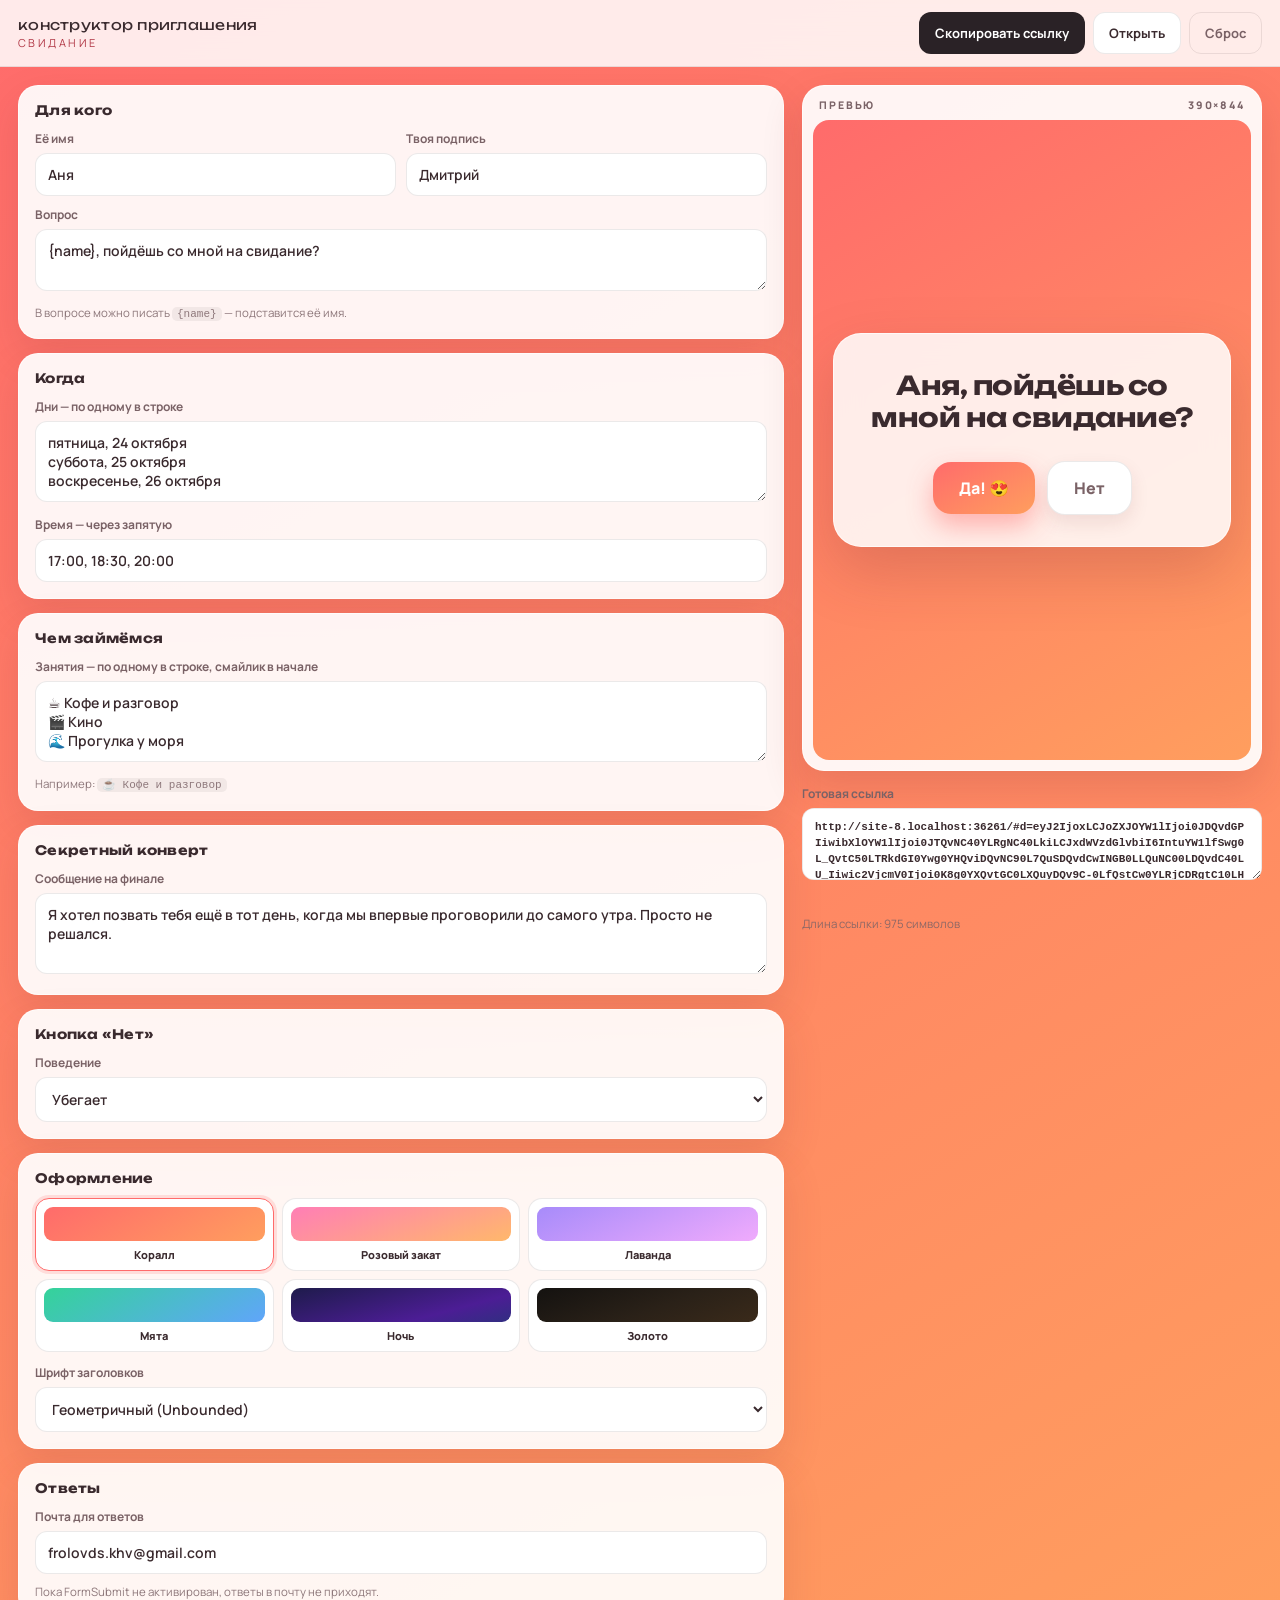
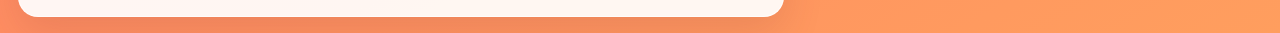
==== constructor.html @ c8c69b48 "Конструктор приглашений: форма, живое превью, ссылка с данными в hash - constructor.html + js/constr" ====
<!doctype html>
<html lang="ru">
<head>
<meta charset="utf-8">
<meta name="viewport" content="width=device-width,initial-scale=1">
<meta name="robots" content="noindex,nofollow">
<title>Конструктор приглашения — Свидание</title>
<link rel="preconnect" href="https://fonts.googleapis.com">
<link rel="preconnect" href="https://fonts.gstatic.com" crossorigin>
<link href="https://fonts.googleapis.com/css2?family=Caveat:wght@700&family=Manrope:wght@400;600;800&family=Unbounded:wght@600;800&display=swap" rel="stylesheet">
<link rel="stylesheet" href="css/constructor.css">
</head>
<body>

<header class="top">
  <div class="brand">конструктор приглашения<span>Свидание</span></div>
  <div class="top-actions">
    <button class="btn primary" id="copyBtn">Скопировать ссылку</button>
    <button class="btn" id="openBtn">Открыть</button>
    <button class="btn ghost" id="resetBtn" title="Вернуть значения по умолчанию">Сброс</button>
  </div>
</header>

<main class="wrap">

  <section class="panel">

    <div class="group">
      <h2>Для кого</h2>
      <div class="row">
        <label>Её имя<input id="herName" autocomplete="off"></label>
        <label>Твоя подпись<input id="myName" autocomplete="off"></label>
      </div>
      <label>Вопрос<textarea id="question" rows="2"></textarea></label>
      <p class="hint">В вопросе можно писать <code>{name}</code> — подставится её имя.</p>
    </div>

    <div class="group">
      <h2>Когда</h2>
      <label>Дни — по одному в строке<textarea id="dates" rows="3"></textarea></label>
      <label>Время — через запятую<input id="times" autocomplete="off"></label>
    </div>

    <div class="group">
      <h2>Чем займёмся</h2>
      <label>Занятия — по одному в строке, смайлик в начале<textarea id="acts" rows="3"></textarea></label>
      <p class="hint">Например: <code>☕ Кофе и разговор</code></p>
    </div>

    <div class="group">
      <h2>Секретный конверт</h2>
      <label>Сообщение на финале<textarea id="secret" rows="3"></textarea></label>
    </div>

    <div class="group">
      <h2>Кнопка «Нет»</h2>
      <label>Поведение
        <select id="noMode">
          <option value="runaway">Убегает</option>
          <option value="shrink">Уменьшается</option>
          <option value="split">Размножается</option>
          <option value="kiss">Исчезает с 😘</option>
        </select>
      </label>
    </div>

    <div class="group">
      <h2>Оформление</h2>
      <div class="themes" id="themeCards"></div>
      <label>Шрифт заголовков
        <select id="font">
          <option value="geo">Геометричный (Unbounded)</option>
          <option value="script">Рукописный (Caveat)</option>
          <option value="serif">Классический (serif)</option>
        </select>
      </label>
    </div>

    <div class="group">
      <h2>Ответы</h2>
      <label>Почта для ответов<input id="email" autocomplete="off" inputmode="email"></label>
      <p class="hint">Пока FormSubmit не активирован, ответы в почту не приходят.</p>
    </div>

  </section>

  <section class="side">
    <div class="phone">
      <div class="phone-bar"><span>превью</span><span id="phoneSize">390×844</span></div>
      <iframe id="preview" title="Превью приглашения"></iframe>
    </div>
    <label class="linkbox">Готовая ссылка
      <textarea id="linkOut" rows="3" readonly></textarea>
    </label>
    <p class="hint" id="lenHint"></p>
  </section>

</main>

<div class="toast" id="toast">Ссылка скопирована</div>

<script src="js/params.js"></script>
<script src="js/constructor.js"></script>
</body>
</html>
---- css/constructor.css ----
:root{
  --ink:#2A2226; --soft:#6E6167; --line:rgba(42,34,38,.12);
  --panel:rgba(255,255,255,.92); --accent:#FF6B6B;
}
*{box-sizing:border-box}
body{
  margin:0;font-family:Manrope,system-ui,-apple-system,sans-serif;color:var(--ink);
  background:linear-gradient(150deg,#FF6B6B,#FF9E5E);background-attachment:fixed;
  min-height:100dvh;transition:background .4s ease;
}
.top{
  position:sticky;top:0;z-index:10;display:flex;align-items:center;justify-content:space-between;
  gap:12px;padding:12px 18px;background:rgba(255,255,255,.86);backdrop-filter:blur(14px);
  border-bottom:1px solid var(--line);flex-wrap:wrap;
}
.brand{font-family:Unbounded,sans-serif;font-size:14px;letter-spacing:.02em;line-height:1.2}
.brand span{display:block;font-family:Manrope,sans-serif;font-size:11px;text-transform:uppercase;
  letter-spacing:.22em;color:#B23A48;margin-top:3px}
.top-actions{display:flex;gap:8px;flex-wrap:wrap}
.btn{
  font:inherit;font-size:13px;font-weight:700;padding:11px 15px;border-radius:12px;cursor:pointer;
  border:1.5px solid var(--line);background:#fff;color:var(--ink);transition:.15s;
}
.btn:hover{transform:translateY(-1px);box-shadow:0 8px 18px rgba(120,40,50,.14)}
.btn.primary{background:#2A2226;color:#fff;border-color:transparent}
.btn.ghost{background:transparent;color:var(--soft)}

.wrap{display:grid;grid-template-columns:minmax(320px,1fr) 460px;gap:18px;padding:18px;align-items:start}
@media(max-width:980px){.wrap{grid-template-columns:1fr}}

.panel,.side{display:flex;flex-direction:column;gap:14px}
.group{
  background:var(--panel);border:1px solid rgba(255,255,255,.7);border-radius:20px;
  padding:16px;box-shadow:0 16px 40px rgba(120,40,50,.14);
}
.group h2{font-family:Unbounded,sans-serif;font-size:13px;margin:0 0 12px;letter-spacing:.02em}
label{display:block;font-size:12px;font-weight:700;color:var(--soft);margin-bottom:10px}
label:last-child{margin-bottom:0}
input,textarea,select{
  width:100%;margin-top:6px;font:inherit;font-size:14px;font-weight:600;color:var(--ink);
  background:#fff;border:1.5px solid var(--line);border-radius:12px;padding:11px 12px;resize:vertical;
}
input:focus,textarea:focus,select:focus{outline:none;border-color:var(--accent);box-shadow:0 0 0 3px rgba(255,107,107,.18)}
.row{display:grid;grid-template-columns:1fr 1fr;gap:10px}
@media(max-width:520px){.row{grid-template-columns:1fr}}
.hint{font-size:11.5px;color:var(--soft);opacity:.85;margin:8px 0 0;line-height:1.4}
.hint code{background:rgba(42,34,38,.07);padding:1px 5px;border-radius:5px;font-size:11px}

.themes{display:grid;grid-template-columns:repeat(3,1fr);gap:8px;margin-bottom:12px}
@media(max-width:520px){.themes{grid-template-columns:repeat(2,1fr)}}
.theme-card{
  font:inherit;cursor:pointer;border:1.5px solid var(--line);background:#fff;border-radius:14px;
  padding:8px;display:flex;flex-direction:column;gap:6px;align-items:stretch;transition:.15s;
}
.theme-card b{font-size:11px;font-weight:800;text-align:center;color:var(--ink)}
.theme-card .sw{display:block;height:34px;border-radius:9px;background:var(--tg)}
.theme-card.sel{border-color:var(--accent);box-shadow:0 0 0 3px rgba(255,107,107,.18)}
.theme-card:hover{transform:translateY(-1px)}

.phone{background:var(--panel);border:1px solid rgba(255,255,255,.7);border-radius:22px;padding:10px;
  box-shadow:0 16px 40px rgba(120,40,50,.16)}
.phone-bar{display:flex;justify-content:space-between;font-size:10.5px;font-weight:800;
  letter-spacing:.18em;text-transform:uppercase;color:var(--soft);padding:2px 6px 8px}
.phone iframe{
  width:100%;height:640px;border:0;border-radius:16px;background:#fff;display:block;
}
@media(max-width:980px){.phone iframe{height:560px}}

.linkbox textarea{font-family:ui-monospace,Menlo,Consolas,monospace;font-size:11px;font-weight:600;
  word-break:break-all;line-height:1.45}

.toast{
  position:fixed;left:50%;bottom:24px;transform:translate(-50%,24px);opacity:0;pointer-events:none;
  background:#2A2226;color:#fff;font-size:13px;font-weight:700;padding:12px 18px;border-radius:14px;
  transition:.25s;z-index:50;
}
.toast.show{opacity:1;transform:translate(-50%,0)}
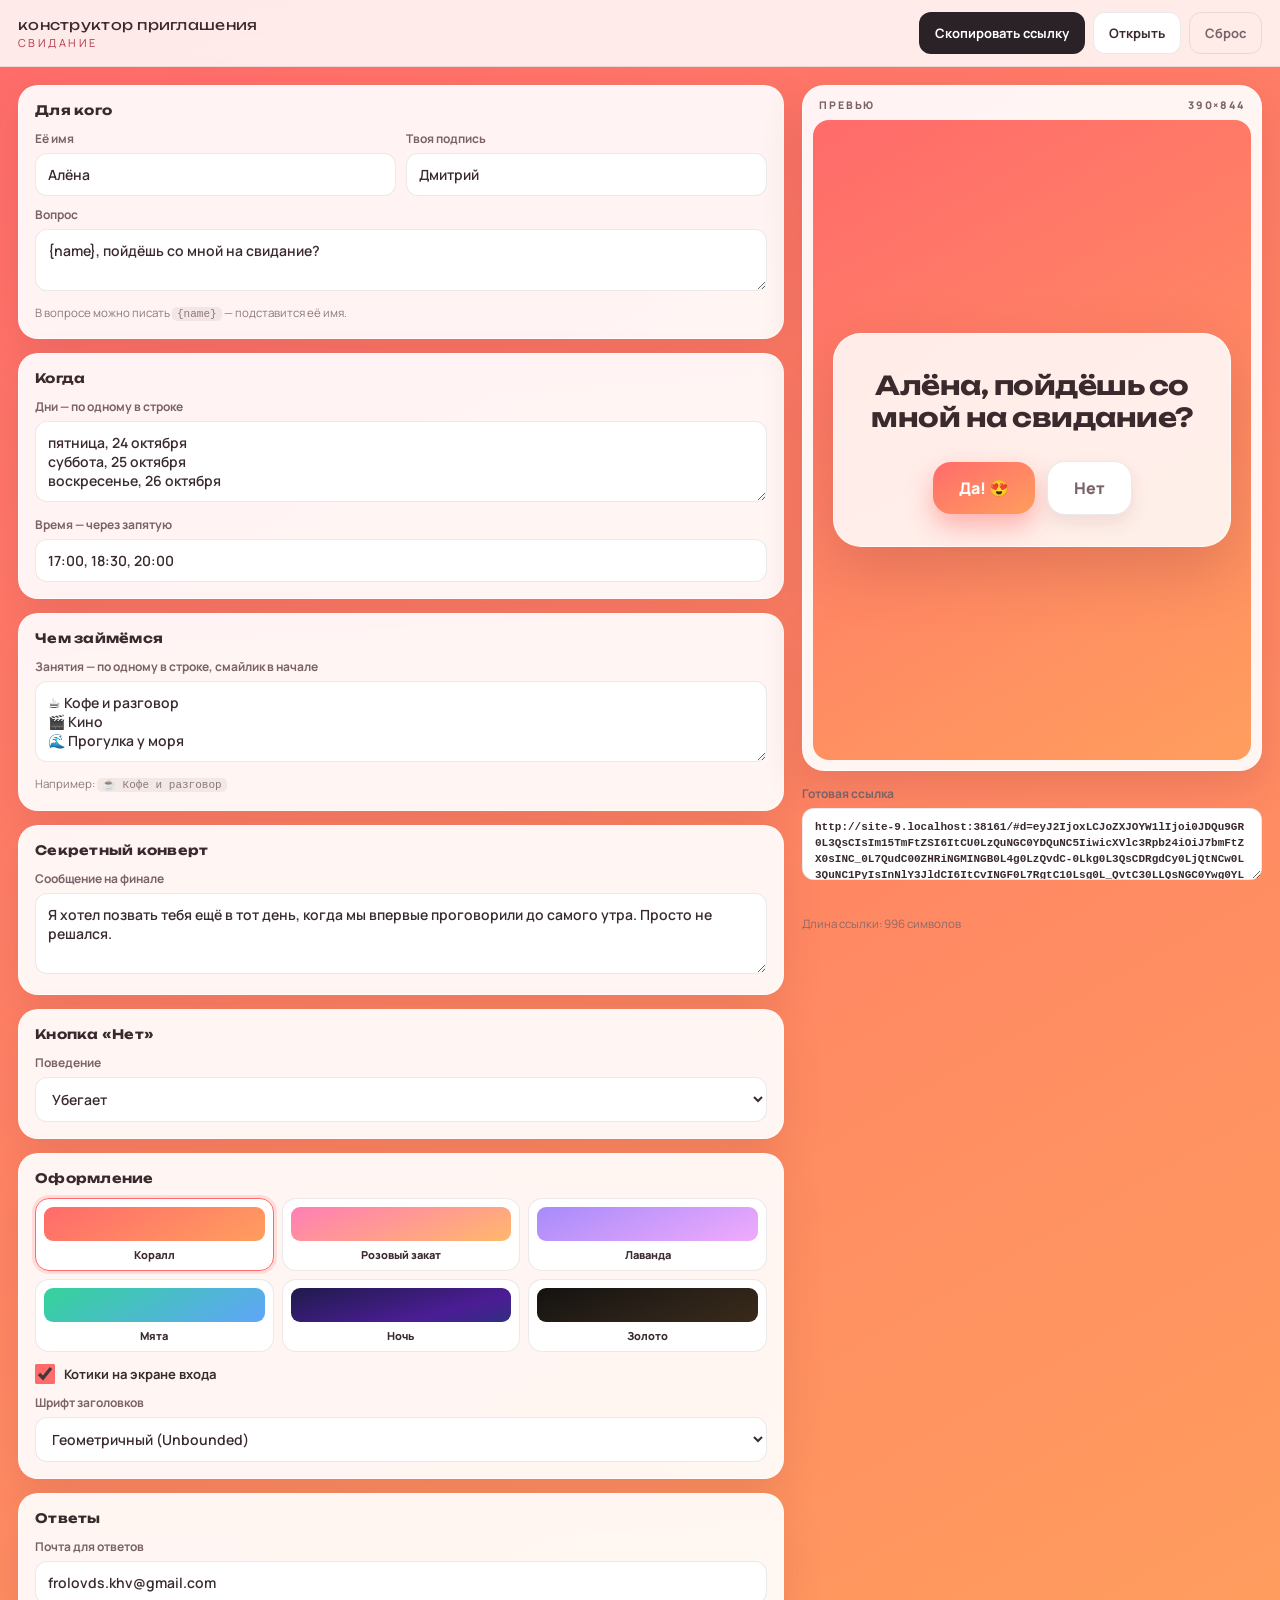
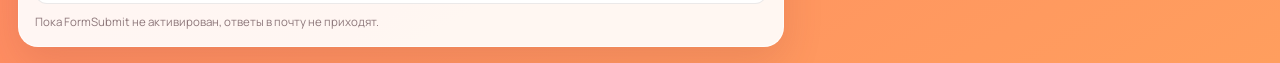
==== commit 940ba52f: "Котики на экране входа и на финале - scripts/crop_cats.py: нарезка присланной картинки на 4 файла 2x" ====
--- a/constructor.html
+++ b/constructor.html
@@ -67,6 +67,7 @@
     <div class="group">
       <h2>Оформление</h2>
       <div class="themes" id="themeCards"></div>
+      <label class="check"><input type="checkbox" id="cats"> Котики на экране входа</label>
       <label>Шрифт заголовков
         <select id="font">
           <option value="geo">Геометричный (Unbounded)</option>
--- a/css/constructor.css
+++ b/css/constructor.css
@@ -57,6 +57,9 @@
 .theme-card.sel{border-color:var(--accent);box-shadow:0 0 0 3px rgba(255,107,107,.18)}
 .theme-card:hover{transform:translateY(-1px)}
 
+label.check{display:flex;align-items:center;gap:9px;font-size:13px;color:var(--ink);cursor:pointer}
+label.check input{width:20px;height:20px;margin:0;accent-color:#FF6B6B}
+
 .phone{background:var(--panel);border:1px solid rgba(255,255,255,.7);border-radius:22px;padding:10px;
   box-shadow:0 16px 40px rgba(120,40,50,.16)}
 .phone-bar{display:flex;justify-content:space-between;font-size:10.5px;font-weight:800;
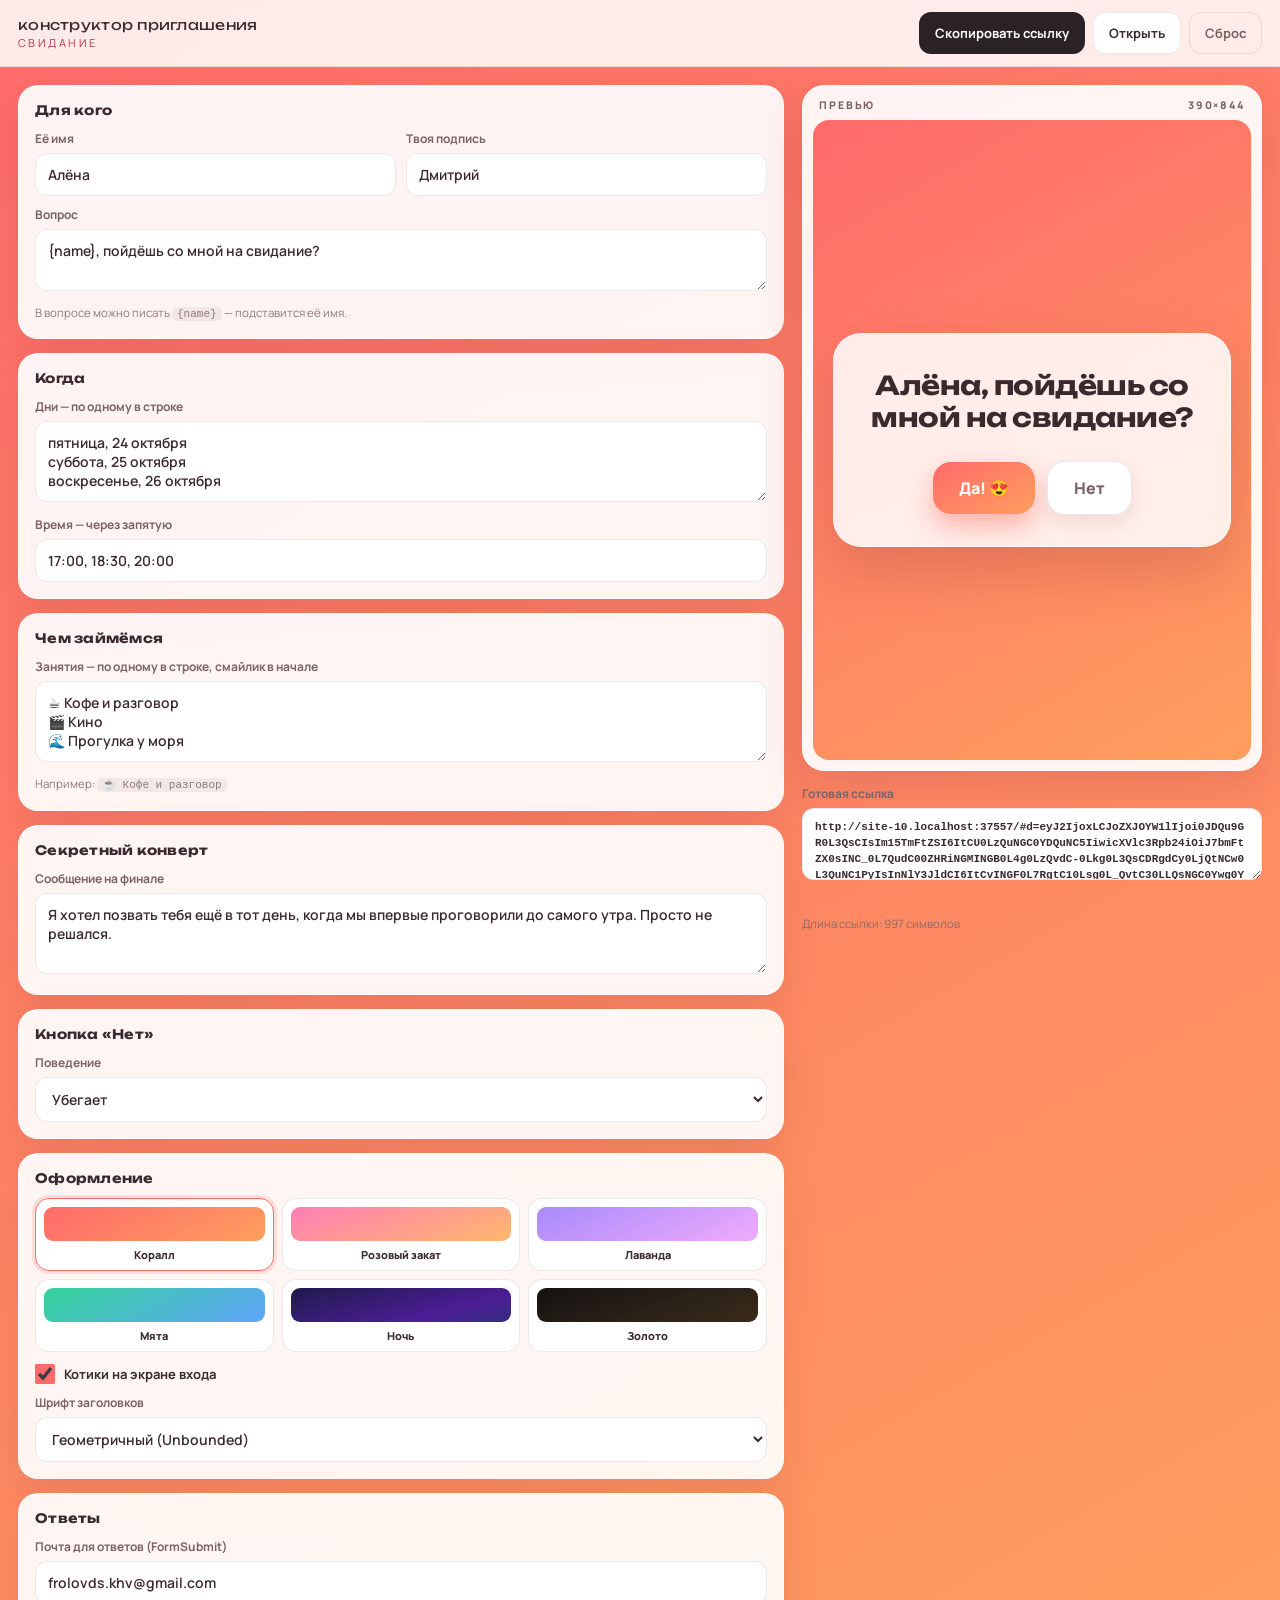
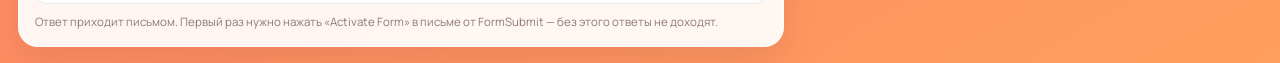
==== commit 9c770b76: "Только GitHub: убраны VPS и Telegram-приёмник из проекта - README: раздел «Куда приходит ответ» пере" ====
--- a/constructor.html
+++ b/constructor.html
@@ -79,8 +79,9 @@
 
     <div class="group">
       <h2>Ответы</h2>
-      <label>Почта для ответов<input id="email" autocomplete="off" inputmode="email"></label>
-      <p class="hint">Пока FormSubmit не активирован, ответы в почту не приходят.</p>
+      <label>Почта для ответов (FormSubmit)<input id="email" autocomplete="off" inputmode="email"></label>
+      <p class="hint">Ответ приходит письмом. Первый раз нужно нажать «Activate Form» в письме от FormSubmit —
+        без этого ответы не доходят.</p>
     </div>
 
   </section>
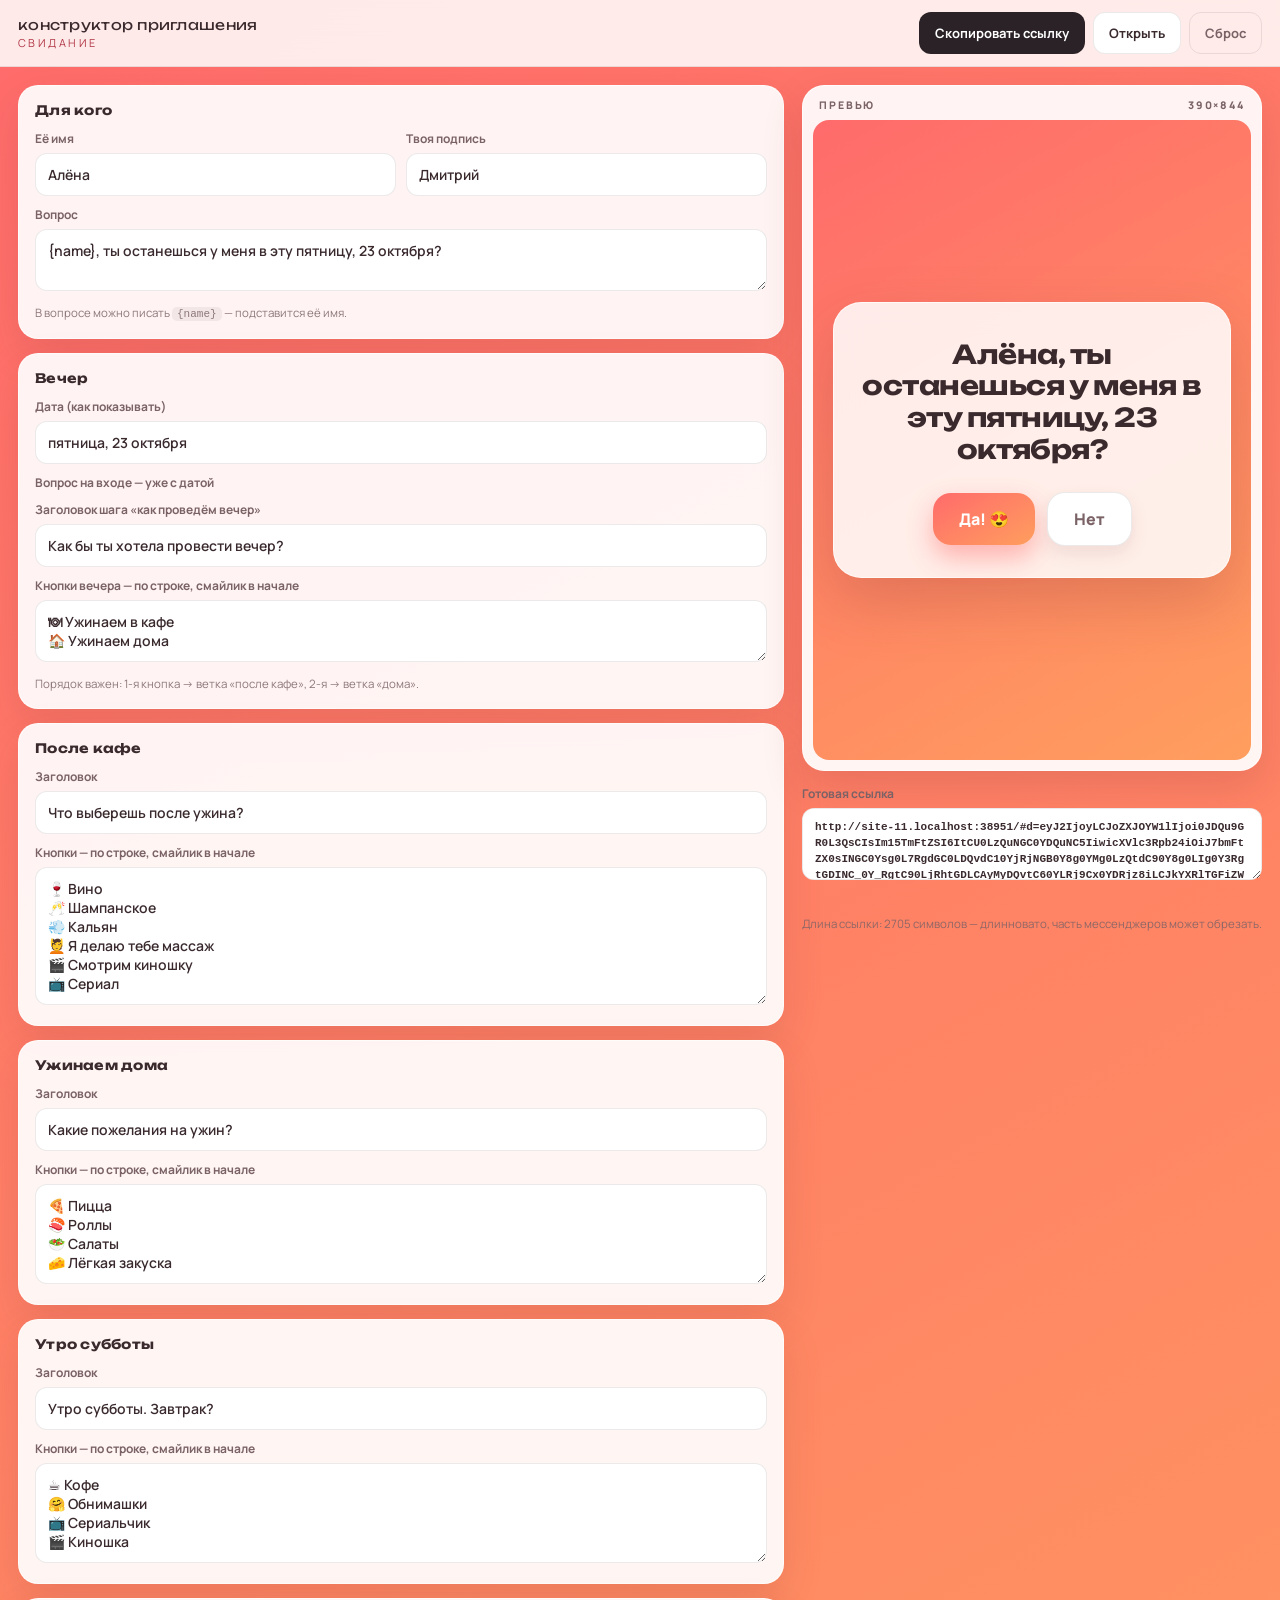
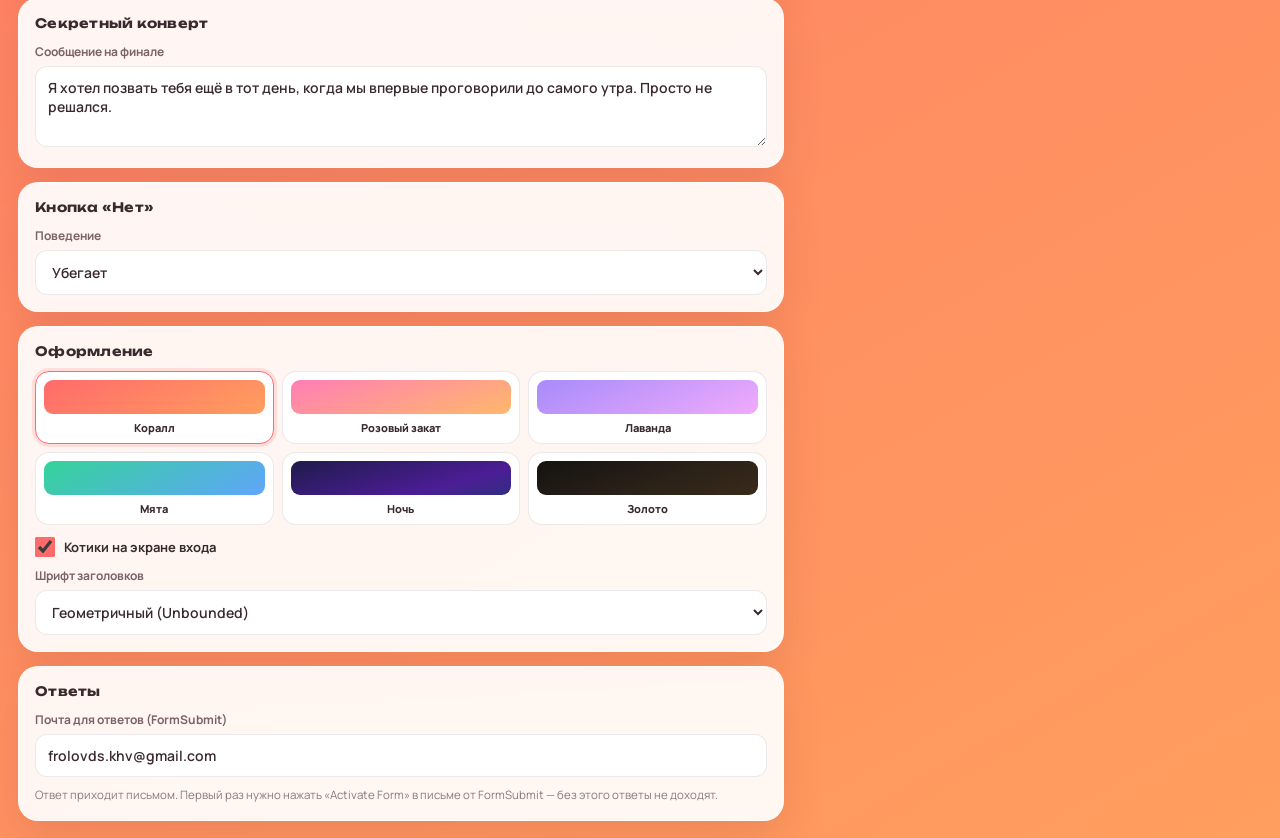
==== commit 072b0539: "Новый сценарий: пятница 23-го → кафе/дома → ветка → утро субботы - config.js: вопрос «Алёна, ты оста" ====
--- a/constructor.html
+++ b/constructor.html
@@ -36,15 +36,30 @@
     </div>
 
     <div class="group">
-      <h2>Когда</h2>
-      <label>Дни — по одному в строке<textarea id="dates" rows="3"></textarea></label>
-      <label>Время — через запятую<input id="times" autocomplete="off"></label>
+      <h2>Вечер</h2>
+      <label>Дата (как показывать)<input id="dateLabel" autocomplete="off"></label>
+      <label>Вопрос на входе — уже с датой</label>
+      <label>Заголовок шага «как проведём вечер»<input id="eveningTitle" autocomplete="off"></label>
+      <label>Кнопки вечера — по строке, смайлик в начале<textarea id="eveningOpts" rows="2"></textarea></label>
+      <p class="hint">Порядок важен: 1-я кнопка → ветка «после кафе», 2-я → ветка «дома».</p>
     </div>
 
     <div class="group">
-      <h2>Чем займёмся</h2>
-      <label>Занятия — по одному в строке, смайлик в начале<textarea id="acts" rows="3"></textarea></label>
-      <p class="hint">Например: <code>☕ Кофе и разговор</code></p>
+      <h2>После кафе</h2>
+      <label>Заголовок<input id="cafeTitle" autocomplete="off"></label>
+      <label>Кнопки — по строке, смайлик в начале<textarea id="cafeOpts" rows="6"></textarea></label>
+    </div>
+
+    <div class="group">
+      <h2>Ужинаем дома</h2>
+      <label>Заголовок<input id="homeTitle" autocomplete="off"></label>
+      <label>Кнопки — по строке, смайлик в начале<textarea id="homeOpts" rows="4"></textarea></label>
+    </div>
+
+    <div class="group">
+      <h2>Утро субботы</h2>
+      <label>Заголовок<input id="morningTitle" autocomplete="off"></label>
+      <label>Кнопки — по строке, смайлик в начале<textarea id="morningOpts" rows="4"></textarea></label>
     </div>
 
     <div class="group">
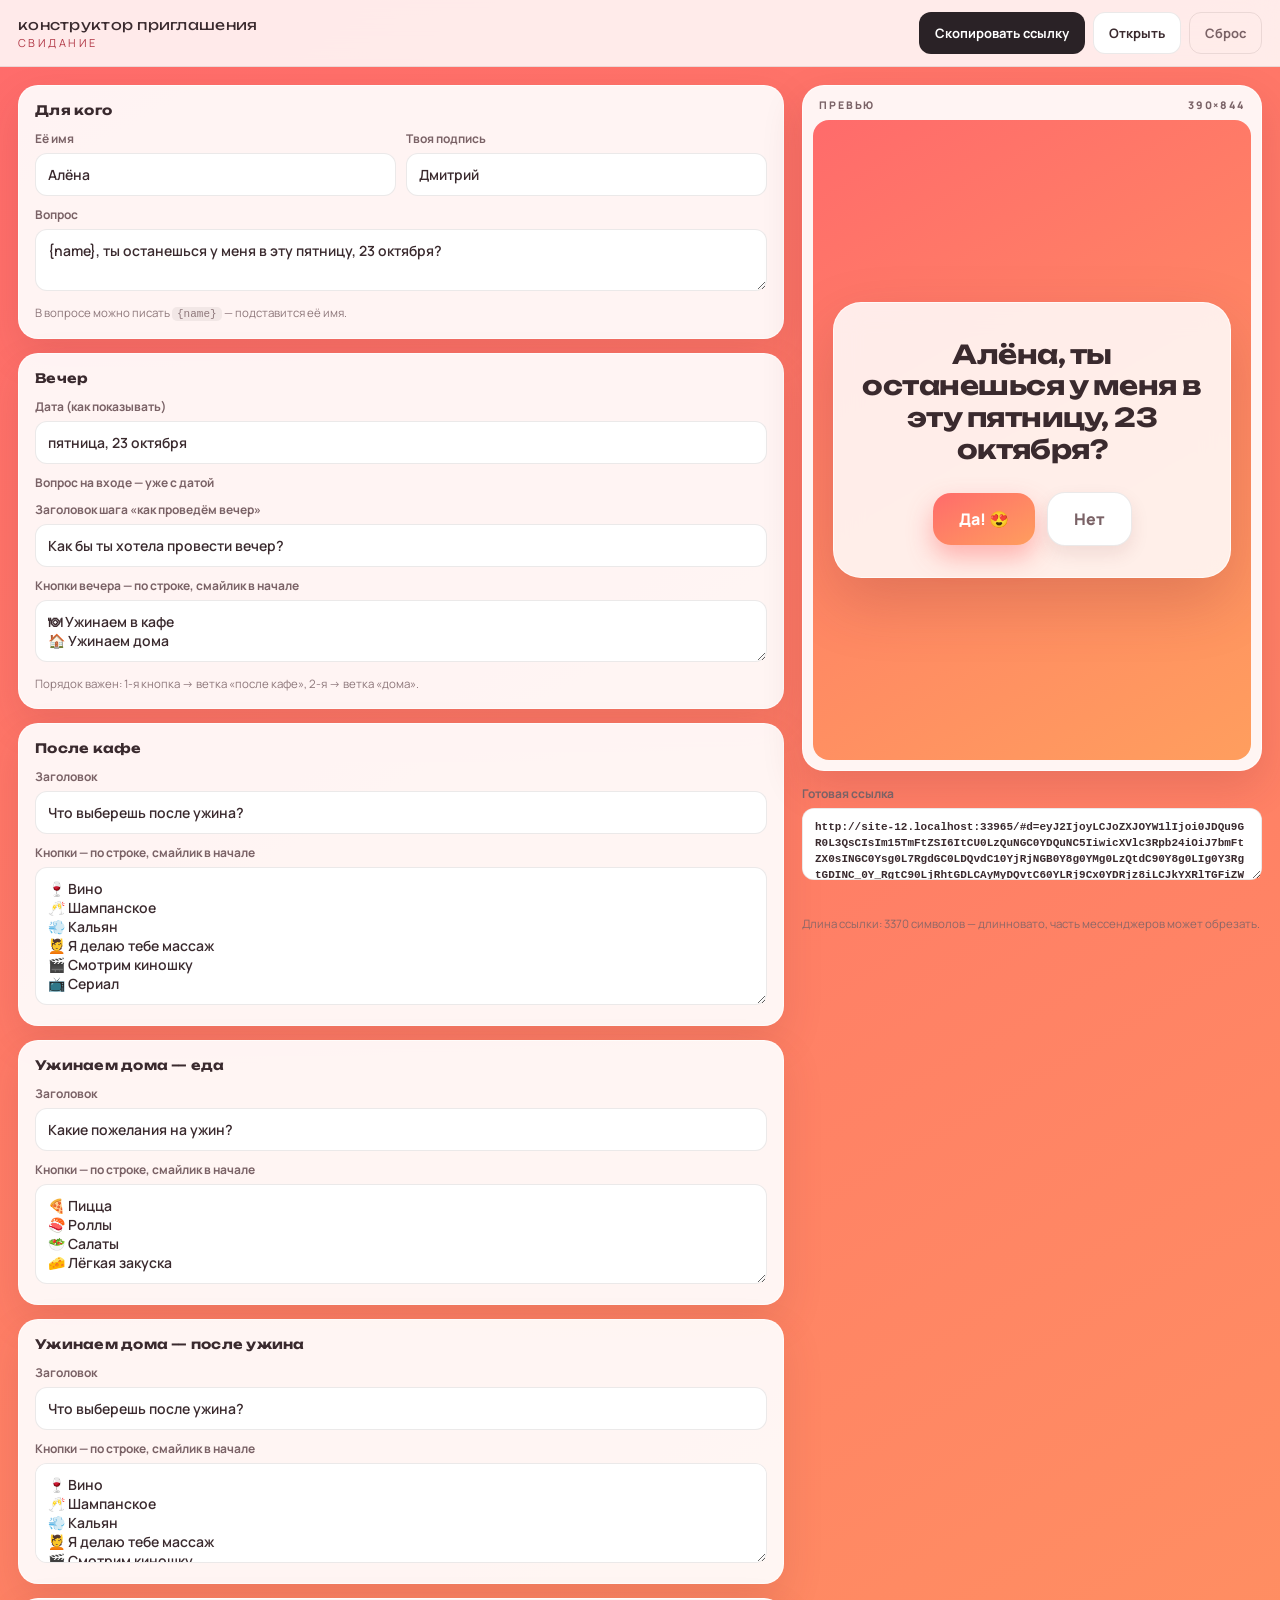
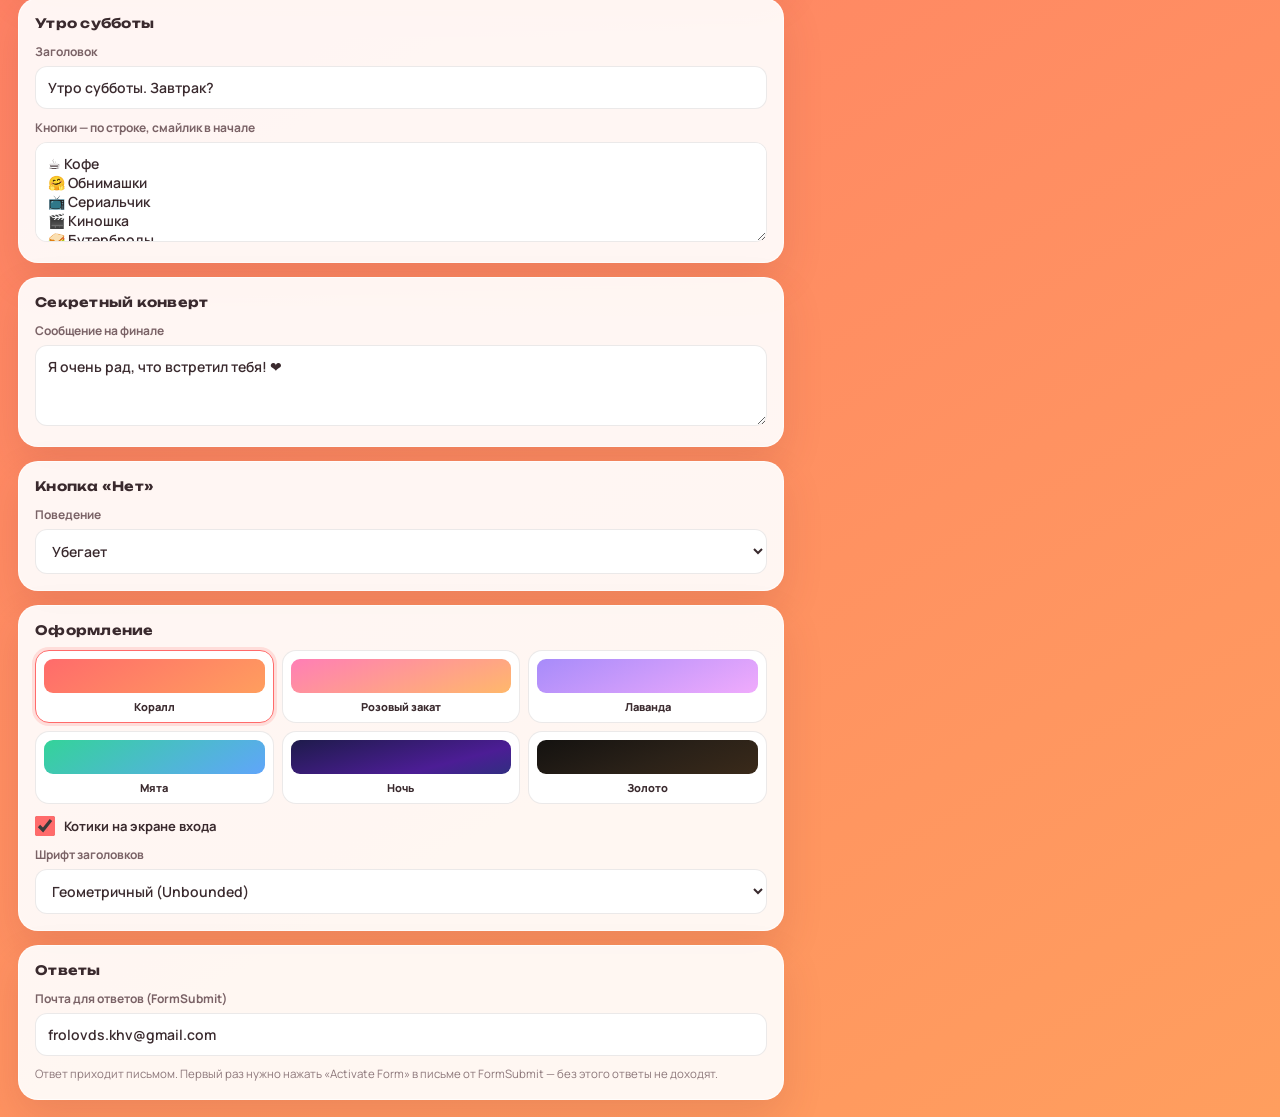
==== commit 516f353b: "Еда отдельным шагом в ветке «ужинаем дома» - config: branches.home.dinner (пицца/роллы/салаты/лёгкая" ====
--- a/constructor.html
+++ b/constructor.html
@@ -51,7 +51,13 @@
     </div>
 
     <div class="group">
-      <h2>Ужинаем дома</h2>
+      <h2>Ужинаем дома — еда</h2>
+      <label>Заголовок<input id="dinnerTitle" autocomplete="off"></label>
+      <label>Кнопки — по строке, смайлик в начале<textarea id="dinnerOpts" rows="4"></textarea></label>
+    </div>
+
+    <div class="group">
+      <h2>Ужинаем дома — после ужина</h2>
       <label>Заголовок<input id="homeTitle" autocomplete="off"></label>
       <label>Кнопки — по строке, смайлик в начале<textarea id="homeOpts" rows="4"></textarea></label>
     </div>
